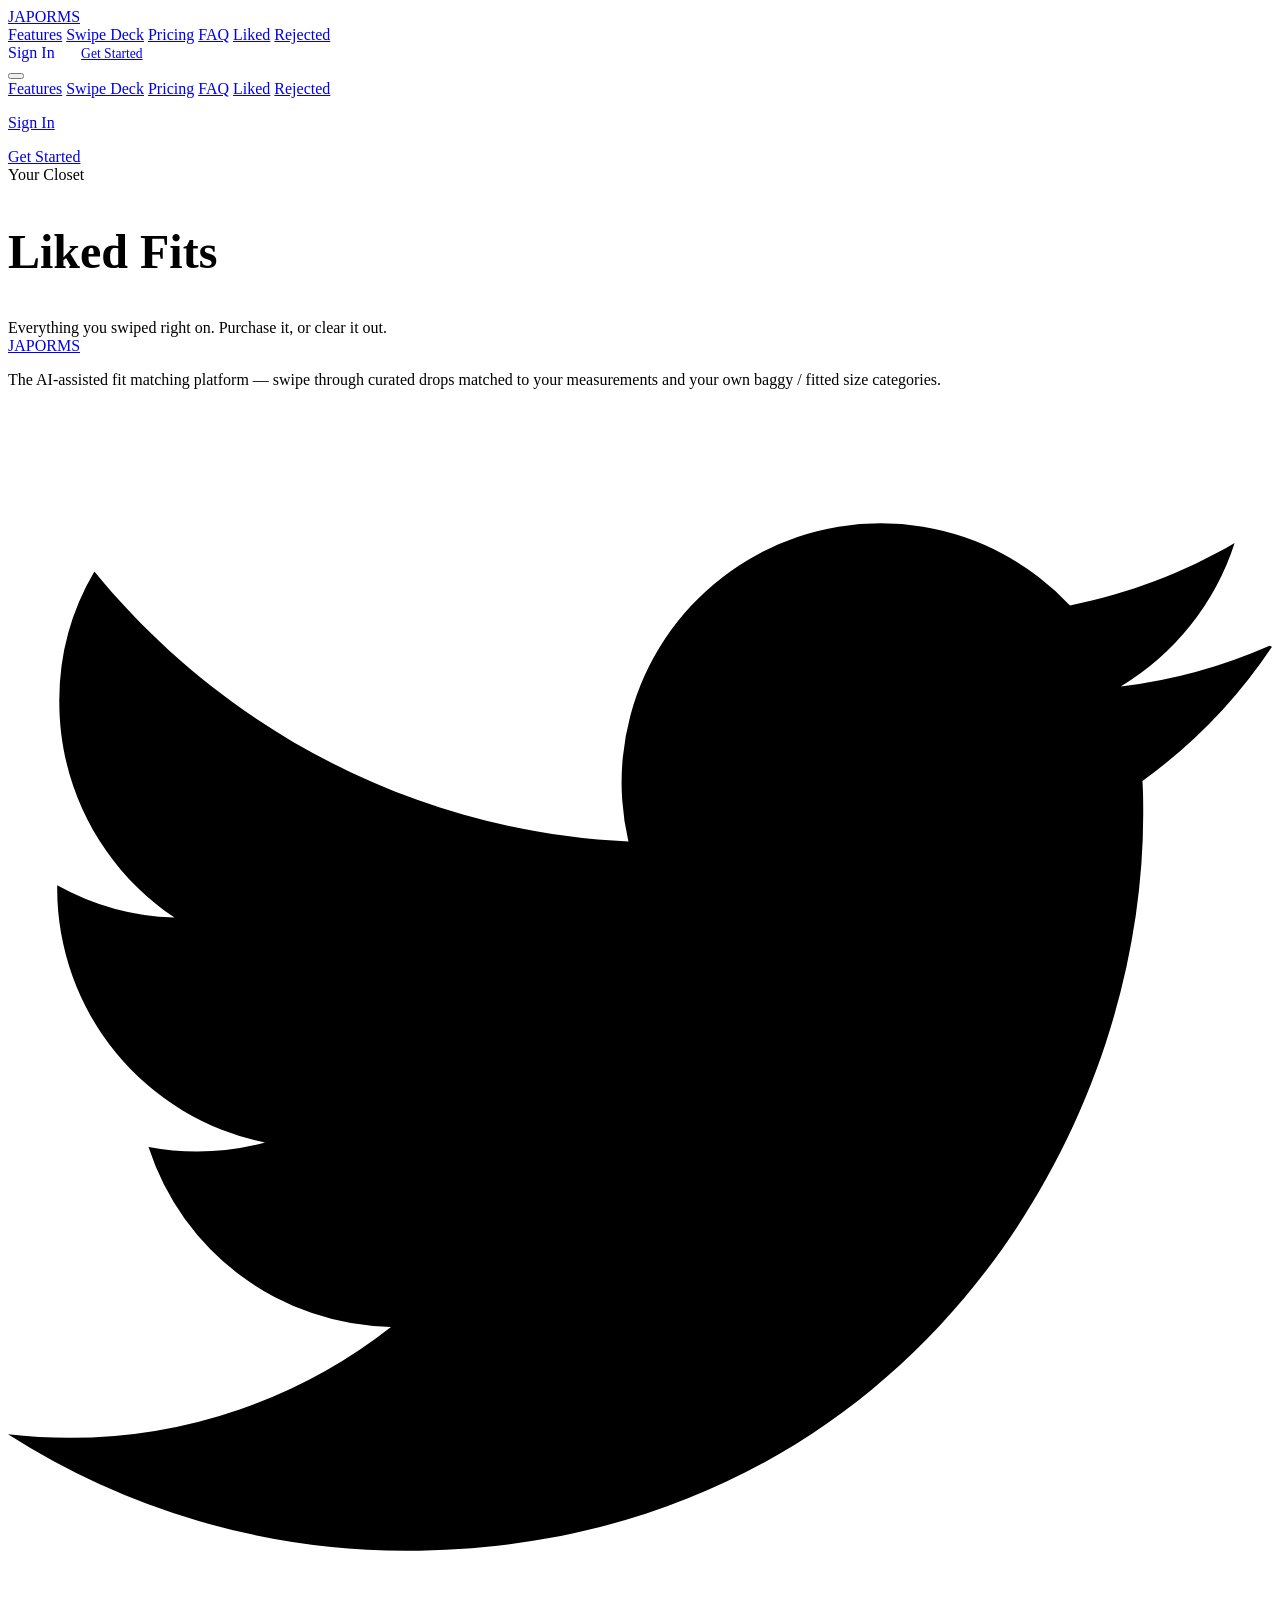
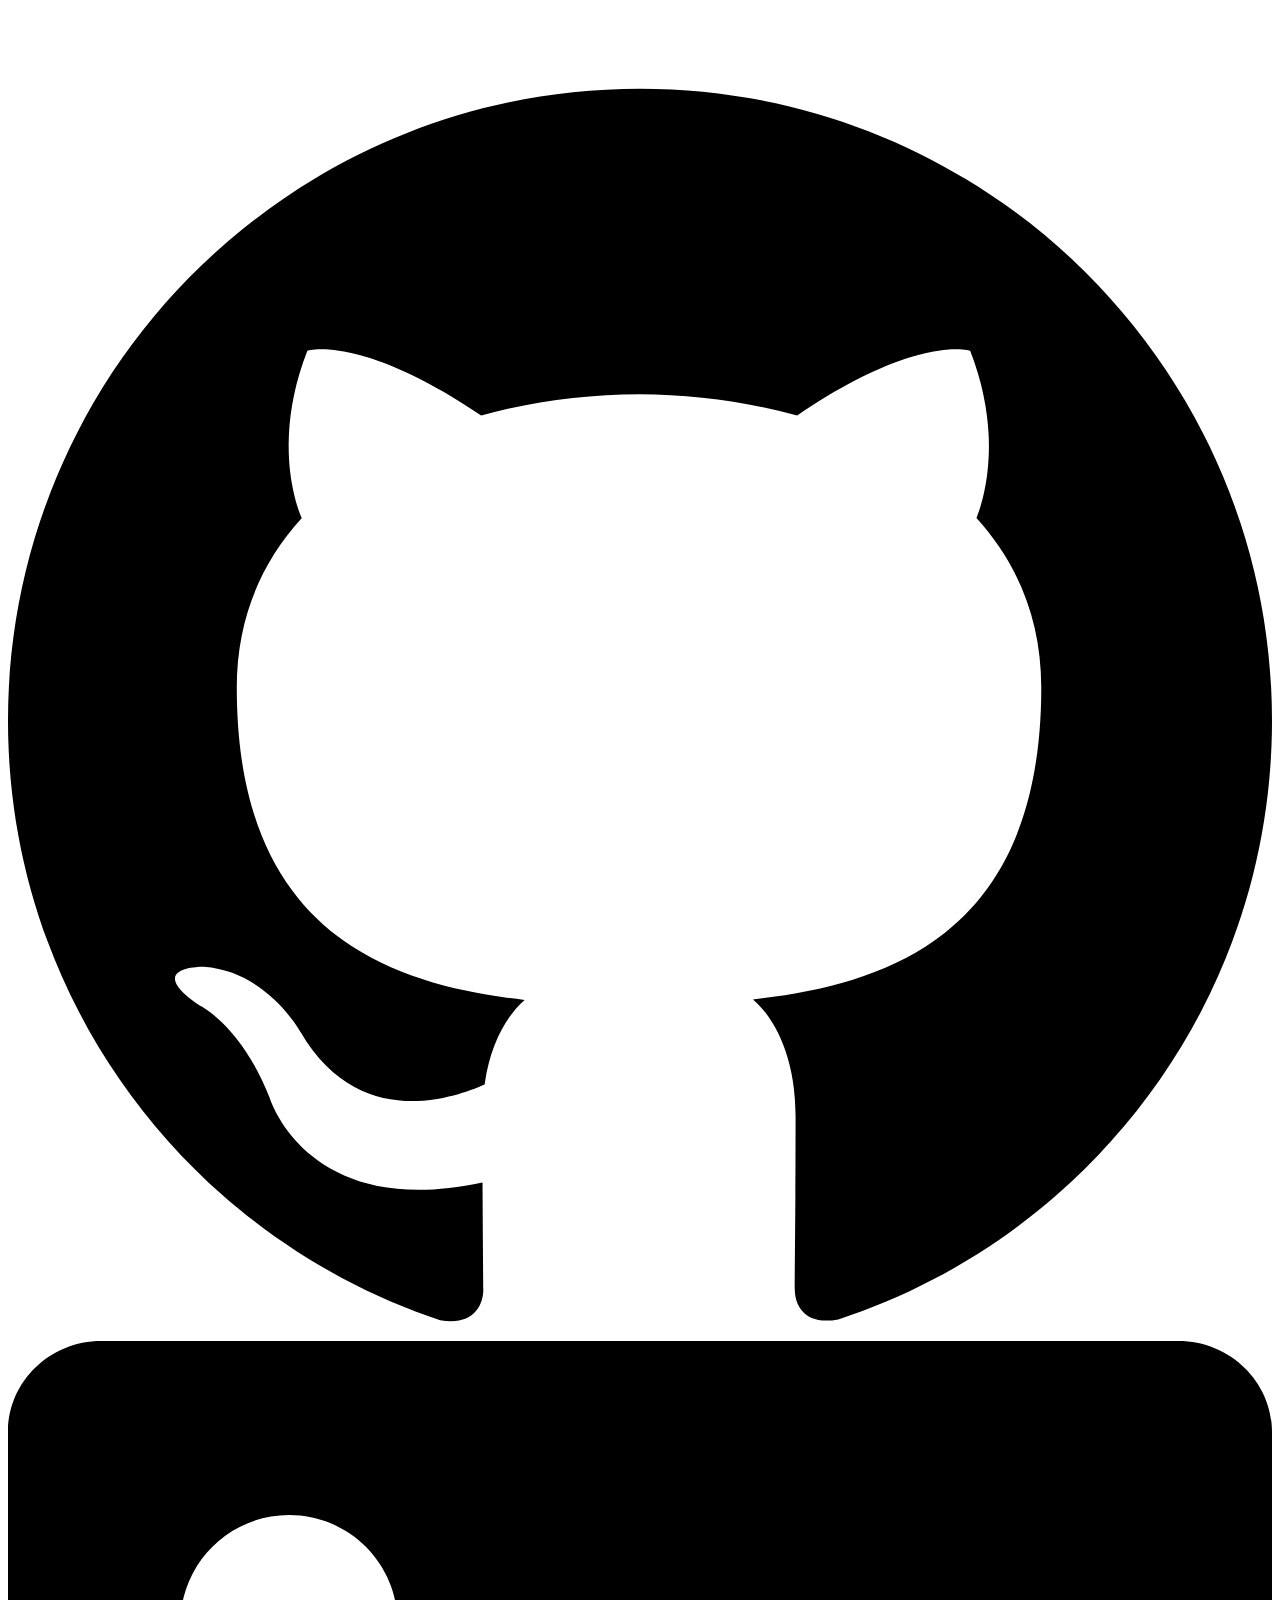
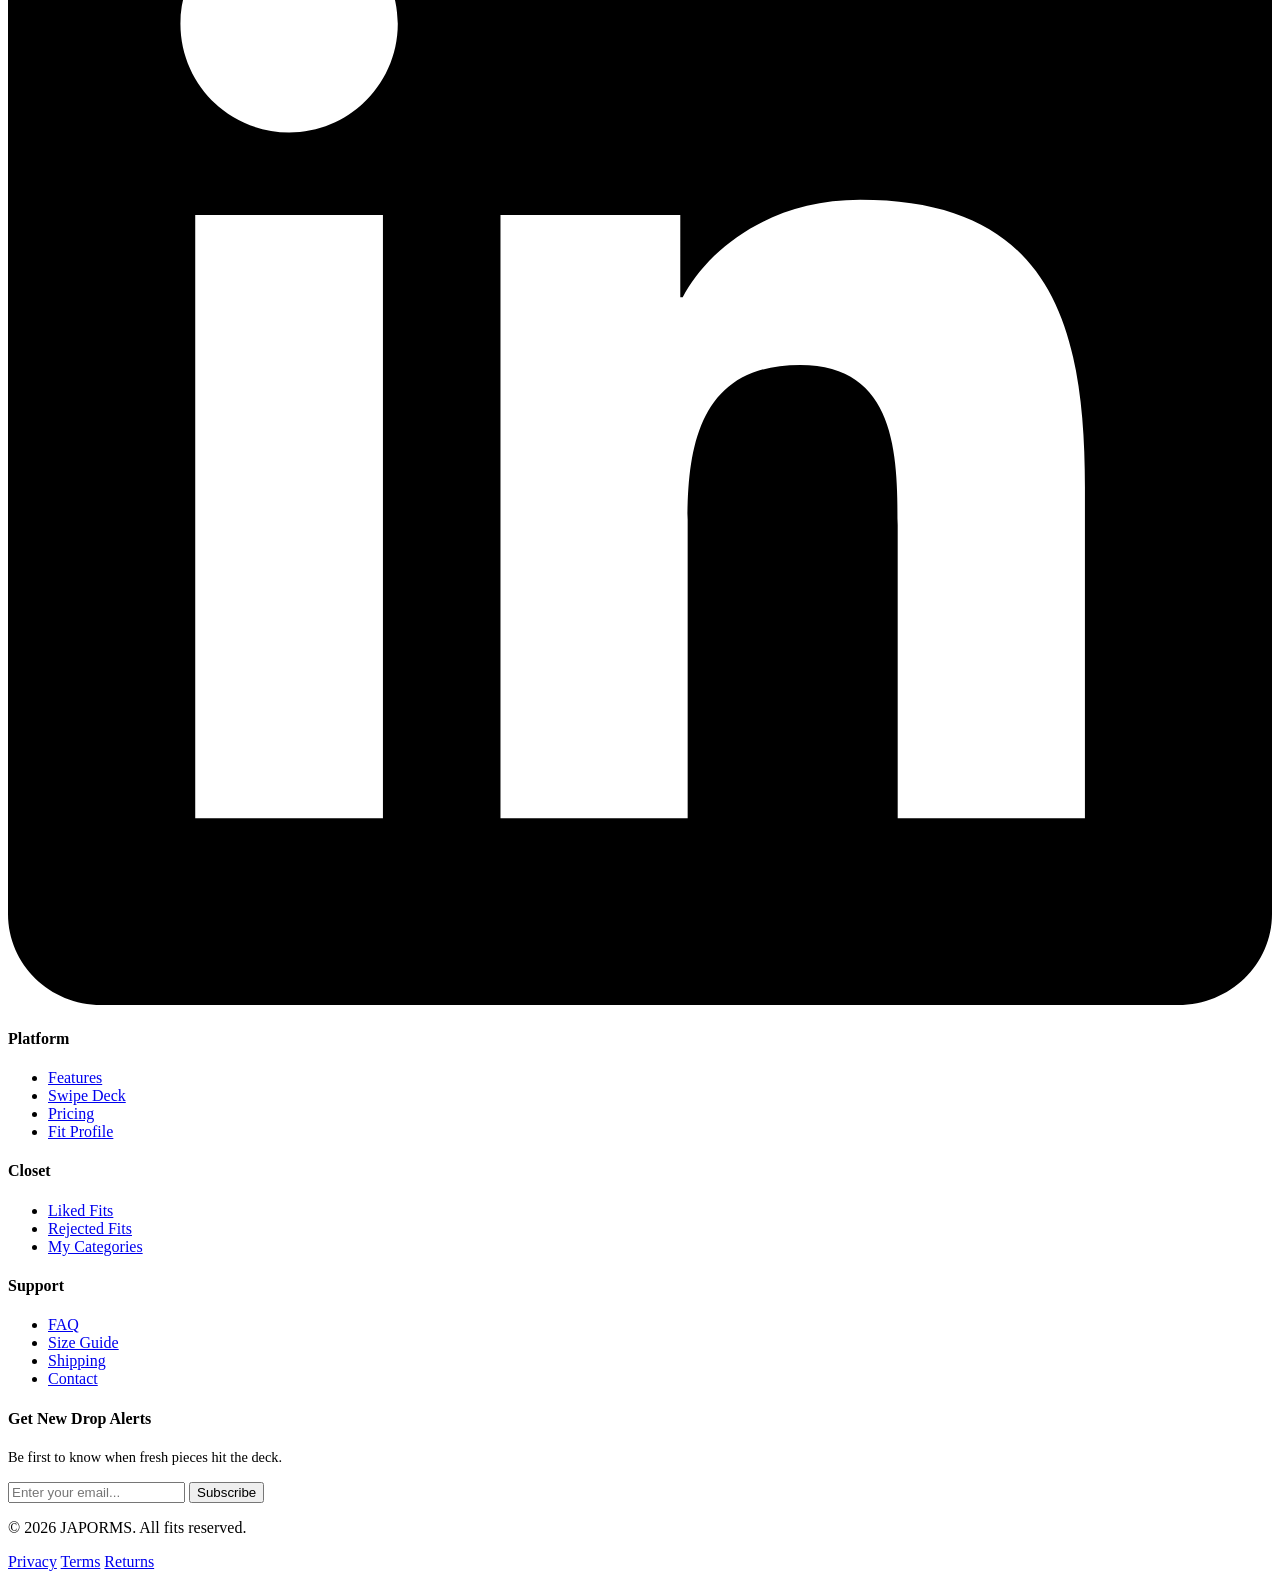
==== liked.html @ 9cf6a2c0 "Add files via upload" ====
<!DOCTYPE html>
<html lang="en">
<head>
  <meta charset="UTF-8">
  <meta name="viewport" content="width=device-width, initial-scale=1.0">
  <title>Liked Fits — JAPORMS</title>
  <meta name="description" content="All the fits you swiped right on. Purchase or remove them here.">
  <link rel="preconnect" href="https://fonts.googleapis.com">
  <link rel="preconnect" href="https://fonts.gstatic.com" crossorigin>
  <link href="https://fonts.googleapis.com/css2?family=Inter:wght@300;400;500;600;700&family=Outfit:wght@400;500;600;700;800&display=swap" rel="stylesheet">
  <link rel="stylesheet" href="css/style.css">
</head>
<body>
  <div class="glow-sphere glow-1"></div>
  <div class="glow-sphere glow-2"></div>
  <div class="glow-sphere glow-3"></div>
  <header>
    <a href="index.html" class="logo">
      <div class="logo-icon"></div>
      <span>JAPORMS</span>
    </a>
    <nav>
      <a href="index.html#features">Features</a>
      <a href="index.html#dashboard">Swipe Deck</a>
      <a href="index.html#pricing">Pricing</a>
      <a href="index.html#faq">FAQ</a>
      <a href="liked.html" class="active">Liked</a>
      <a href="rejected.html">Rejected</a>
    </nav>
    <div class="header-actions" id="authSlot">
      <a href="signup.html" class="btn-signin" style="text-decoration:none;">Sign In</a>
      <a href="signup.html" class="btn btn-primary" style="padding: 0.6rem 1.4rem; font-size: 0.85rem;">Get Started</a>
    </div>
    <button class="menu-toggle" id="menuToggle" aria-label="Toggle Navigation">
      <span></span>
      <span></span>
      <span></span>
    </button>
  </header>

  <div class="mobile-menu" id="mobileMenu">
    <a href="index.html#features" class="mobile-link">Features</a>
    <a href="index.html#dashboard" class="mobile-link">Swipe Deck</a>
    <a href="index.html#pricing" class="mobile-link">Pricing</a>
    <a href="index.html#faq" class="mobile-link">FAQ</a>
    <a href="liked.html" class="mobile-link">Liked</a>
    <a href="rejected.html" class="mobile-link">Rejected</a>
    <div style="display: flex; flex-direction: column; gap: 1rem; width: 80%; margin-top: 1rem;">
      <a href="signup.html" class="btn btn-secondary" style="width: 100%;">Sign In</a>
      <a href="signup.html" class="btn btn-primary" style="width: 100%;">Get Started</a>
    </div>
  </div>

  <section class="page-hero">
    <div class="container">
      <span class="badge">Your Closet</span>
      <h1 class="hero-title" style="font-size:3rem;">Liked <span class="gradient-text">Fits</span></h1>
      <p class="hero-desc" style="margin-bottom:0;">Everything you swiped right on. Purchase it, or clear it out.</p>
    </div>
  </section>

  <section class="container">
    <div class="items-grid" id="itemsGrid"></div>
  </section>

  <footer>
    <div class="container">
      <div class="footer-grid">
        <div class="footer-brand">
          <a href="index.html" class="logo">
            <div class="logo-icon"></div>
            <span>JAPORMS</span>
          </a>
          <p class="footer-desc">The AI-assisted fit matching platform — swipe through curated drops matched to your measurements and your own baggy / fitted size categories.</p>
          <div class="footer-socials">
            <a href="#" class="social-btn" aria-label="Twitter">
              <svg viewBox="0 0 24 24"><path d="M23.953 4.57a10 10 0 01-2.825.775 4.958 4.958 0 002.163-2.723c-.951.555-2.005.959-3.127 1.184a4.92 4.92 0 00-8.384 4.482C7.69 8.095 4.067 6.13 1.64 3.162a4.822 4.822 0 00-.666 2.475c0 1.71.87 3.213 2.188 4.096a4.904 4.904 0 01-2.228-.616v.06a4.923 4.923 0 003.946 4.827 4.996 4.996 0 01-2.212.085 4.936 4.936 0 004.604 3.417 9.867 9.867 0 01-6.102 2.105c-.39 0-.779-.023-1.17-.067a13.995 13.995 0 007.557 2.209c9.053 0 13.998-7.496 13.998-13.985 0-.21 0-.42-.015-.63A9.935 9.935 0 0024 4.59z"/></svg>
            </a>
            <a href="#" class="social-btn" aria-label="GitHub">
              <svg viewBox="0 0 24 24"><path d="M12 .297c-6.63 0-12 5.373-12 12 0 5.303 3.438 9.8 8.205 11.385.6.113.82-.258.82-.577 0-.285-.01-1.04-.015-2.04-3.338.724-4.042-1.61-4.042-1.61C4.422 18.07 3.633 17.7 3.633 17.7c-1.087-.744.084-.729.084-.729 1.205.084 1.838 1.236 1.838 1.236 1.07 1.835 2.809 1.305 3.495.998.108-.776.417-1.305.76-1.605-2.665-.3-5.466-1.332-5.466-5.93 0-1.31.465-2.38 1.235-3.22-.135-.303-.54-1.523.105-3.176 0 0 1.005-.322 3.3 1.23.96-.267 1.98-.399 3-.405 1.02.006 2.04.138 3 .405 2.28-1.552 3.285-1.23 3.285-1.23.645 1.653.24 2.873.12 3.176.765.84 1.23 1.91 1.23 3.22 0 4.61-2.805 5.625-5.475 5.92.42.36.81 1.096.81 2.22 0 1.606-.015 2.896-.015 3.286 0 .315.21.69.825.57C20.565 22.092 24 17.592 24 12.297c0-6.627-5.373-12-12-12"/></svg>
            </a>
            <a href="#" class="social-btn" aria-label="LinkedIn">
              <svg viewBox="0 0 24 24"><path d="M20.447 20.452h-3.554v-5.569c0-1.328-.027-3.037-1.852-3.037-1.853 0-2.136 1.445-2.136 2.939v5.667H9.351V9h3.414v1.561h.046c.477-.9 1.637-1.85 3.37-1.85 3.601 0 4.267 2.37 4.267 5.455v6.286zM5.337 7.433c-1.144 0-2.063-.926-2.063-2.065 0-1.138.92-2.063 2.063-2.063 1.14 0 2.064.925 2.064 2.063 0 1.139-.925 2.065-2.064 2.065zm1.782 13.019H3.555V9h3.564v11.452zM22.225 0H1.771C.792 0 0 .774 0 1.729v20.542C0 23.227.792 24 1.771 24h20.451C23.2 24 24 23.227 24 22.271V1.729C24 .774 23.2 0 22.222 0h.003z"/></svg>
            </a>
          </div>
        </div>
        <div class="footer-column">
          <h4>Platform</h4>
          <ul class="footer-links">
            <li><a href="index.html#features">Features</a></li>
            <li><a href="index.html#dashboard">Swipe Deck</a></li>
            <li><a href="index.html#pricing">Pricing</a></li>
            <li><a href="signup.html">Fit Profile</a></li>
          </ul>
        </div>
        <div class="footer-column">
          <h4>Closet</h4>
          <ul class="footer-links">
            <li><a href="liked.html">Liked Fits</a></li>
            <li><a href="rejected.html">Rejected Fits</a></li>
            <li><a href="signup.html">My Categories</a></li>
          </ul>
        </div>
        <div class="footer-column">
          <h4>Support</h4>
          <ul class="footer-links">
            <li><a href="index.html#faq">FAQ</a></li>
            <li><a href="#">Size Guide</a></li>
            <li><a href="#">Shipping</a></li>
            <li><a href="#">Contact</a></li>
          </ul>
        </div>
        <div class="footer-newsletter">
          <h4>Get New Drop Alerts</h4>
          <p style="font-size: 0.9rem; margin-bottom: 1rem;">Be first to know when fresh pieces hit the deck.</p>
          <form class="newsletter-form" onsubmit="event.preventDefault(); showToast('Subscribed to drop alerts');">
            <div class="newsletter-input-group">
              <input type="email" placeholder="Enter your email..." class="newsletter-input" required>
              <button type="submit" class="btn btn-primary">Subscribe</button>
            </div>
          </form>
        </div>
      </div>
      <div class="footer-bottom">
        <p>&copy; 2026 JAPORMS. All fits reserved.</p>
        <div class="footer-bottom-links">
          <a href="#">Privacy</a>
          <a href="#">Terms</a>
          <a href="#">Returns</a>
        </div>
      </div>
    </div>
  </footer>

  <script src="js/data.js"></script>
  <script src="js/storage.js"></script>
  <script src="js/liked.js"></script>
</body>
</html>
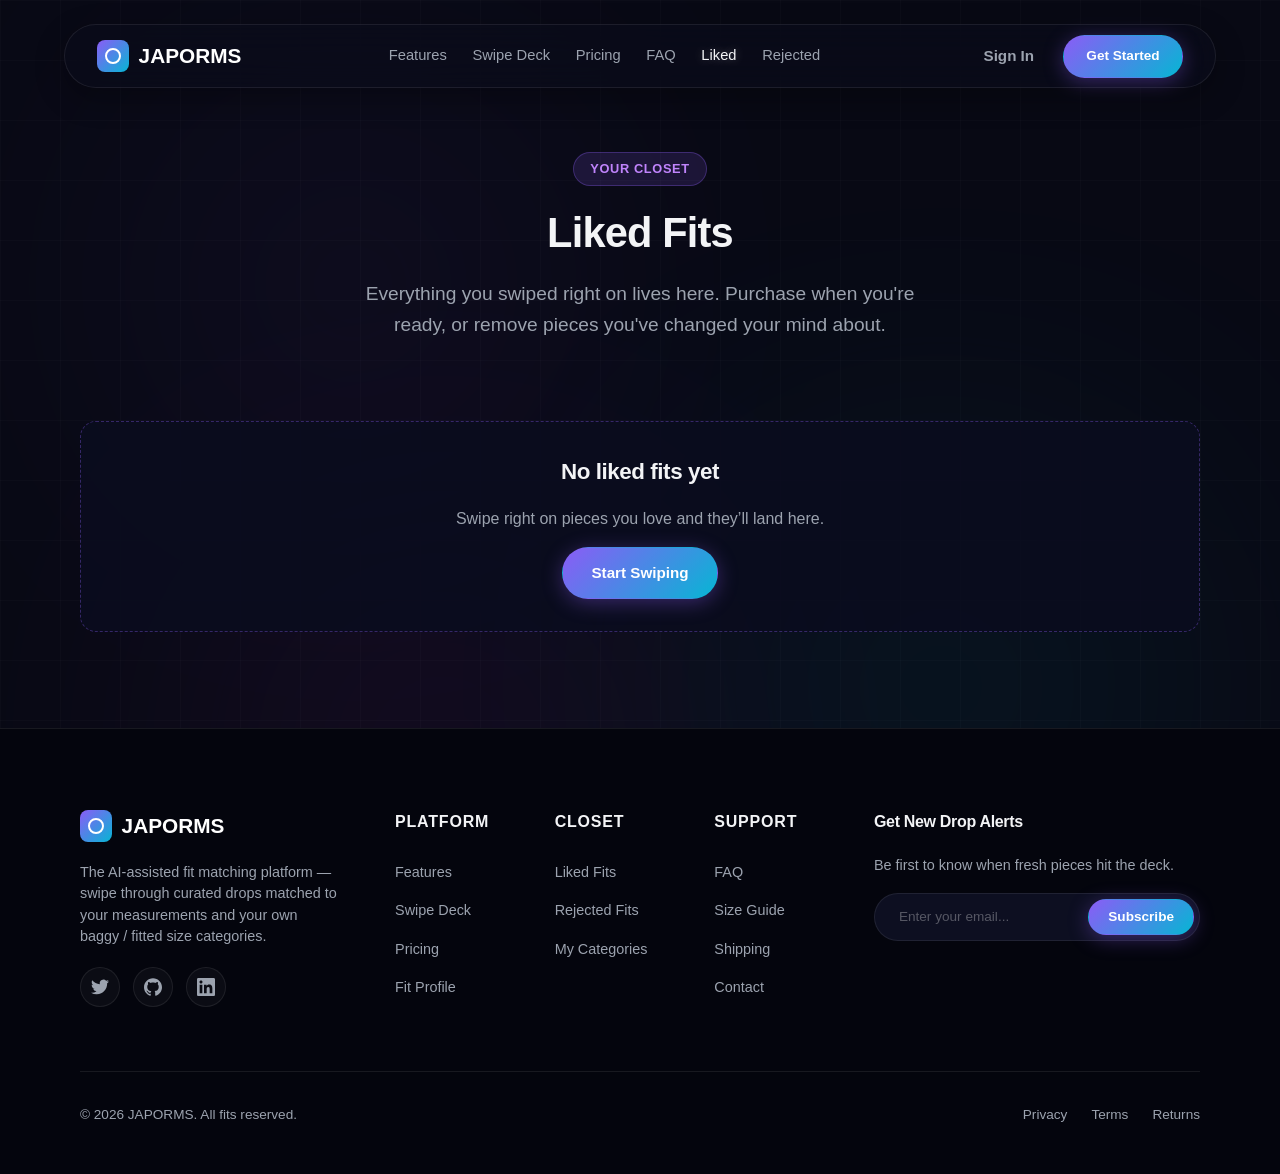
==== commit 7914be6f: "Update page description and button links in liked.html" ====
--- a/liked.html
+++ b/liked.html
@@ -4,7 +4,7 @@
   <meta charset="UTF-8">
   <meta name="viewport" content="width=device-width, initial-scale=1.0">
   <title>Liked Fits — JAPORMS</title>
-  <meta name="description" content="All the fits you swiped right on. Purchase or remove them here.">
+  <meta name="description" content="Everything you swiped right on — review, remove, or purchase your liked fits.">
   <link rel="preconnect" href="https://fonts.googleapis.com">
   <link rel="preconnect" href="https://fonts.gstatic.com" crossorigin>
   <link href="https://fonts.googleapis.com/css2?family=Inter:wght@300;400;500;600;700&family=Outfit:wght@400;500;600;700;800&display=swap" rel="stylesheet">
@@ -28,7 +28,7 @@
       <a href="rejected.html">Rejected</a>
     </nav>
     <div class="header-actions" id="authSlot">
-      <a href="signup.html" class="btn-signin" style="text-decoration:none;">Sign In</a>
+      <a href="login.html" class="btn-signin" style="text-decoration:none;">Sign In</a>
       <a href="signup.html" class="btn btn-primary" style="padding: 0.6rem 1.4rem; font-size: 0.85rem;">Get Started</a>
     </div>
     <button class="menu-toggle" id="menuToggle" aria-label="Toggle Navigation">
@@ -46,7 +46,7 @@
     <a href="liked.html" class="mobile-link">Liked</a>
     <a href="rejected.html" class="mobile-link">Rejected</a>
     <div style="display: flex; flex-direction: column; gap: 1rem; width: 80%; margin-top: 1rem;">
-      <a href="signup.html" class="btn btn-secondary" style="width: 100%;">Sign In</a>
+      <a href="login.html" class="btn btn-secondary" style="width: 100%;">Sign In</a>
       <a href="signup.html" class="btn btn-primary" style="width: 100%;">Get Started</a>
     </div>
   </div>
@@ -54,14 +54,16 @@
   <section class="page-hero">
     <div class="container">
       <span class="badge">Your Closet</span>
-      <h1 class="hero-title" style="font-size:3rem;">Liked <span class="gradient-text">Fits</span></h1>
-      <p class="hero-desc" style="margin-bottom:0;">Everything you swiped right on. Purchase it, or clear it out.</p>
+      <h1 class="hero-title" style="font-size: 2.6rem;">Liked Fits</h1>
+      <p class="hero-desc" style="max-width: 560px;">Everything you swiped right on lives here. Purchase when you're ready, or remove pieces you've changed your mind about.</p>
     </div>
   </section>
 
   <section class="container">
     <div class="items-grid" id="itemsGrid"></div>
   </section>
+
+  <div class="toast" id="toast"></div>
 
   <footer>
     <div class="container">
--- a/css/style.css
+++ b/css/style.css
@@ -0,0 +1,579 @@
+/* ==========================================
+   JAPORMS — base styles (adapted from Munich
+   Cloud Dashboard template, UI unchanged)
+   ========================================== */
+:root {
+  --primary: #8b5cf6;
+  --secondary: #06b6d4;
+  --accent: #d946ef;
+  --bg-dark: #080914;
+  --bg-card: rgba(13, 15, 33, 0.7);
+  --bg-input: rgba(15, 17, 36, 0.9);
+  --border-color: rgba(255, 255, 255, 0.08);
+  --border-hover: rgba(139, 92, 246, 0.3);
+  --text-main: #f3f4f6;
+  --text-muted: #9ca3af;
+  --text-dark: #1f2937;
+  --transition: all 0.3s cubic-bezier(0.4, 0, 0.2, 1);
+  --font-heading: 'Outfit', sans-serif;
+  --font-body: 'Inter', sans-serif;
+}
+
+* { box-sizing: border-box; margin: 0; padding: 0; }
+html { scroll-behavior: smooth; }
+
+body {
+  background-color: var(--bg-dark);
+  color: var(--text-main);
+  font-family: var(--font-body);
+  overflow-x: hidden;
+  position: relative;
+  line-height: 1.6;
+}
+
+body::after {
+  content: '';
+  position: absolute;
+  top: 0; left: 0; right: 0; bottom: 0;
+  background-image:
+    linear-gradient(rgba(255, 255, 255, 0.015) 1px, transparent 1px),
+    linear-gradient(90deg, rgba(255, 255, 255, 0.015) 1px, transparent 1px);
+  background-size: 60px 60px;
+  pointer-events: none;
+  z-index: -2;
+}
+
+.glow-sphere {
+  position: absolute;
+  border-radius: 50%;
+  filter: blur(150px);
+  opacity: 0.2;
+  pointer-events: none;
+  z-index: -1;
+}
+.glow-1 { top: 5%; left: 10%; width: 450px; height: 450px;
+  background: radial-gradient(circle, var(--primary) 0%, transparent 70%); }
+.glow-2 { top: 35%; right: 5%; width: 550px; height: 550px;
+  background: radial-gradient(circle, var(--secondary) 0%, transparent 70%); }
+.glow-3 { bottom: 15%; left: 15%; width: 500px; height: 500px;
+  background: radial-gradient(circle, var(--accent) 0%, transparent 70%); }
+
+::-webkit-scrollbar { width: 10px; }
+::-webkit-scrollbar-track { background: var(--bg-dark); }
+::-webkit-scrollbar-thumb { background: rgba(139, 92, 246, 0.3); border-radius: 5px; }
+::-webkit-scrollbar-thumb:hover { background: rgba(139, 92, 246, 0.5); }
+
+h1, h2, h3, h4, h5, h6 {
+  font-family: var(--font-heading);
+  font-weight: 700;
+  letter-spacing: -0.02em;
+}
+p { color: var(--text-muted); }
+a { text-decoration: none; color: inherit; transition: var(--transition); }
+
+.container { width: 90%; max-width: 1200px; margin: 0 auto; padding: 0 1rem; }
+
+.btn {
+  display: inline-flex; align-items: center; justify-content: center;
+  padding: 0.8rem 1.8rem; border-radius: 50px;
+  font-family: var(--font-heading); font-weight: 600; font-size: 0.95rem;
+  cursor: pointer; transition: var(--transition);
+  border: 1px solid transparent; gap: 0.5rem;
+}
+.btn-primary {
+  background: linear-gradient(135deg, var(--primary), var(--secondary));
+  color: #fff; box-shadow: 0 4px 20px rgba(139, 92, 246, 0.35);
+}
+.btn-primary:hover { transform: translateY(-2px); box-shadow: 0 6px 24px rgba(139, 92, 246, 0.5); }
+.btn-secondary {
+  background: rgba(255, 255, 255, 0.05); color: var(--text-main);
+  border: 1px solid var(--border-color);
+}
+.btn-secondary:hover {
+  background: rgba(255, 255, 255, 0.1);
+  border-color: rgba(255, 255, 255, 0.2); transform: translateY(-2px);
+}
+.btn-outline { background: transparent; color: var(--text-main); border: 1px solid var(--primary); }
+.btn-outline:hover { background: rgba(139, 92, 246, 0.1); transform: translateY(-2px); }
+.btn:disabled { opacity: .5; cursor: not-allowed; transform: none !important; }
+
+.badge {
+  display: inline-flex; align-items: center;
+  padding: 0.35rem 1rem; border-radius: 50px;
+  font-size: 0.8rem; font-weight: 600; letter-spacing: 0.05em; text-transform: uppercase;
+  background: rgba(139, 92, 246, 0.15); border: 1px solid rgba(139, 92, 246, 0.3);
+  color: #c084fc; margin-bottom: 1.5rem;
+}
+.gradient-text {
+  background: linear-gradient(135deg, #c084fc 10%, #06b6d4 100%);
+  -webkit-background-clip: text; -webkit-text-fill-color: transparent;
+}
+
+/* ============ FLOATING GLASS HEADER ============ */
+header {
+  position: fixed; top: 1.5rem; left: 50%; transform: translateX(-50%);
+  width: 90%; max-width: 1200px; z-index: 1000;
+  background: rgba(10, 12, 28, 0.6);
+  backdrop-filter: blur(16px); -webkit-backdrop-filter: blur(16px);
+  border: 1px solid var(--border-color); border-radius: 100px;
+  padding: 0.6rem 2rem; display: flex; justify-content: space-between; align-items: center;
+  box-shadow: 0 10px 30px rgba(0, 0, 0, 0.3);
+}
+.logo { display: flex; align-items: center; gap: 0.6rem;
+  font-family: var(--font-heading); font-weight: 800; font-size: 1.3rem; color: #fff; }
+.logo-icon {
+  width: 32px; height: 32px;
+  background: linear-gradient(135deg, var(--primary), var(--secondary));
+  border-radius: 8px; display: flex; align-items: center; justify-content: center;
+  position: relative; overflow: hidden;
+}
+.logo-icon::after {
+  content: ''; position: absolute; width: 12px; height: 12px;
+  border: 2px solid #fff; border-radius: 50%;
+}
+nav { display: flex; align-items: center; gap: 1.6rem; }
+nav a { font-size: 0.92rem; font-weight: 500; color: var(--text-muted); }
+nav a:hover, nav a.active { color: var(--text-main); text-shadow: 0 0 10px rgba(255, 255, 255, 0.3); }
+.header-actions { display: flex; align-items: center; gap: 0.8rem; }
+.btn-signin {
+  background: transparent; border: none; color: var(--text-muted);
+  font-weight: 600; cursor: pointer; font-family: var(--font-heading);
+  font-size: 0.95rem; transition: var(--transition); padding: 0.5rem 1rem;
+}
+.btn-signin:hover { color: var(--text-main); }
+
+.profile-chip {
+  display: flex; align-items: center; gap: 0.5rem;
+  background: rgba(139, 92, 246, 0.12); border: 1px solid rgba(139, 92, 246, 0.3);
+  padding: 0.35rem 0.9rem; border-radius: 50px; font-size: 0.8rem; font-weight: 600;
+}
+.profile-chip .mini-avatar {
+  width: 22px; height: 22px; border-radius: 50%;
+  background: linear-gradient(135deg, var(--secondary), var(--primary));
+}
+
+.menu-toggle { display: none; flex-direction: column; gap: 6px; background: none; border: none; cursor: pointer; z-index: 1001; }
+.menu-toggle span { width: 25px; height: 2px; background-color: var(--text-main); border-radius: 2px; transition: var(--transition); }
+
+.mobile-menu {
+  position: fixed; top: 0; right: -100%; width: 100%; height: 100vh;
+  background: rgba(6, 7, 18, 0.98); backdrop-filter: blur(20px); z-index: 999;
+  display: flex; flex-direction: column; justify-content: center; align-items: center;
+  gap: 2rem; transition: right 0.4s ease-in-out;
+}
+.mobile-menu.active { right: 0; }
+.mobile-menu a { font-size: 1.5rem; font-weight: 600; color: var(--text-muted); }
+.mobile-menu a:hover { color: var(--text-main); }
+
+/* ============ HERO ============ */
+.hero-section { padding-top: 10rem; padding-bottom: 6rem; position: relative; text-align: center; }
+.hero-content { max-width: 800px; margin: 0 auto 4.5rem auto; }
+.hero-title { font-size: 4rem; line-height: 1.1; margin-bottom: 1.5rem; font-weight: 800; }
+.hero-title span { display: inline-block; }
+.hero-desc { font-size: 1.2rem; max-width: 650px; margin: 0 auto 2.5rem auto; }
+.hero-buttons { display: flex; justify-content: center; gap: 1.2rem; }
+
+/* ============ SWIPE DECK (replaces dashboard preview) ============ */
+.dashboard-preview-wrapper { max-width: 460px; margin: 0 auto; position: relative; }
+.swipe-stack { position: relative; width: 100%; height: 540px; margin: 0 auto; }
+
+.swipe-card {
+  position: absolute; inset: 0;
+  background: #0b0d1e; border: 1px solid var(--border-color); border-radius: 16px;
+  box-shadow: 0 30px 60px rgba(0, 0, 0, 0.6);
+  overflow: hidden; display: flex; flex-direction: column;
+  cursor: grab; touch-action: none; user-select: none;
+  will-change: transform;
+  transition: transform 0.45s cubic-bezier(0.22, 1, 0.36, 1), opacity 0.45s ease;
+}
+.swipe-card:active { cursor: grabbing; }
+
+.fit-art {
+  flex: 1; display: flex; align-items: center; justify-content: center;
+  background:
+    radial-gradient(circle at 25% 20%, var(--art1, rgba(139,92,246,0.35)), transparent 60%),
+    radial-gradient(circle at 80% 80%, var(--art2, rgba(6,182,212,0.25)), transparent 60%),
+    #0d1024;
+  position: relative;
+}
+.fit-art svg { width: 62%; height: auto; filter: drop-shadow(0 12px 24px rgba(0,0,0,0.45)); }
+
+.fit-info { padding: 1.2rem 1.4rem 1.4rem; border-top: 1px solid var(--border-color); background: rgba(8, 9, 21, 0.6); }
+.fit-name-row { display: flex; justify-content: space-between; align-items: baseline; gap: 1rem; }
+.fit-name-row h3 { font-size: 1.15rem; }
+.fit-price { font-family: var(--font-heading); font-weight: 800; font-size: 1.2rem; color: #c084fc; }
+.fit-meta { display: flex; align-items: center; gap: 0.6rem; margin: 0.45rem 0 0.3rem; flex-wrap: wrap; }
+.fit-tag {
+  font-size: 0.68rem; font-weight: 700; letter-spacing: 0.06em;
+  padding: 0.2rem 0.6rem; border-radius: 4px;
+}
+.fit-tag.baggy { background: rgba(6, 182, 212, 0.12); border: 1px solid rgba(6, 182, 212, 0.3); color: #22d3ee; }
+.fit-tag.fitted { background: rgba(217, 70, 239, 0.12); border: 1px solid rgba(217, 70, 239, 0.3); color: #e879f9; }
+.fit-sizes { font-size: 0.75rem; color: var(--text-muted); font-weight: 500; }
+.fit-measure { font-size: 0.75rem; color: var(--text-muted); }
+
+.swipe-stamp {
+  position: absolute; top: 26px; z-index: 5;
+  font-family: var(--font-heading); font-weight: 800; font-size: 1.8rem;
+  letter-spacing: 0.1em; padding: 0.2rem 0.9rem; border-radius: 8px;
+  opacity: 0; pointer-events: none;
+}
+.stamp-like { left: 22px; color: #34d399; border: 3px solid #34d399; transform: rotate(-14deg); background: rgba(16,185,129,0.08); }
+.stamp-nope { right: 22px; color: #ef4444; border: 3px solid #ef4444; transform: rotate(14deg); background: rgba(239,68,68,0.08); }
+
+.swipe-actions { display: flex; justify-content: center; gap: 1.4rem; margin-top: 1.6rem; }
+.swipe-action-btn {
+  width: 62px; height: 62px; border-radius: 50%; cursor: pointer;
+  display: flex; align-items: center; justify-content: center;
+  background: rgba(255, 255, 255, 0.05); border: 1px solid var(--border-color);
+  transition: var(--transition);
+}
+.swipe-action-btn svg { width: 26px; height: 26px; stroke: currentColor; fill: none; stroke-width: 2.5; }
+.swipe-action-btn.nope { color: #ef4444; }
+.swipe-action-btn.nope:hover { background: rgba(239, 68, 68, 0.12); border-color: rgba(239, 68, 68, 0.5); transform: scale(1.08); }
+.swipe-action-btn.like { color: #34d399; }
+.swipe-action-btn.like:hover { background: rgba(16, 185, 129, 0.12); border-color: rgba(16, 185, 129, 0.5); transform: scale(1.08); }
+.swipe-hint { margin-top: 1rem; font-size: 0.8rem; color: var(--text-muted); }
+
+.swipe-counters { display: flex; justify-content: center; gap: 1rem; margin-top: 1.2rem; }
+.counter-chip {
+  font-size: 0.8rem; font-weight: 600; padding: 0.4rem 1rem; border-radius: 50px;
+  border: 1px solid var(--border-color); background: rgba(255,255,255,0.03); color: var(--text-muted);
+  transition: var(--transition);
+}
+.counter-chip:hover { border-color: var(--border-hover); color: var(--text-main); }
+.counter-chip b { color: var(--text-main); }
+
+.deck-empty, .deck-lock {
+  position: absolute; inset: 0; border-radius: 16px;
+  background: rgba(11, 13, 30, 0.9); border: 1px dashed rgba(139, 92, 246, 0.35);
+  display: flex; flex-direction: column; align-items: center; justify-content: center;
+  gap: 1rem; text-align: center; padding: 2rem; z-index: 20;
+}
+.deck-empty h3, .deck-lock h3 { font-size: 1.4rem; }
+.deck-lock svg { width: 44px; height: 44px; stroke: #c084fc; fill: none; stroke-width: 2; }
+
+/* ============ FEATURES ============ */
+.features-section { padding: 8rem 0; position: relative; }
+.section-header { text-align: center; max-width: 600px; margin: 0 auto 4rem auto; }
+.section-title { font-size: 2.6rem; margin-bottom: 1rem; }
+.features-grid { display: grid; grid-template-columns: repeat(3, 1fr); gap: 2rem; }
+.feature-card {
+  position: relative; background: var(--bg-card); border: 1px solid var(--border-color);
+  border-radius: 16px; padding: 2.5rem 2rem;
+  transition: all 0.4s cubic-bezier(0.4, 0, 0.2, 1);
+  overflow: hidden; display: flex; flex-direction: column; gap: 1.2rem;
+}
+.feature-card::before {
+  content: ''; position: absolute; inset: 0; border-radius: 16px; padding: 1.5px;
+  background: linear-gradient(135deg, transparent, transparent);
+  -webkit-mask: linear-gradient(#fff 0 0) content-box, linear-gradient(#fff 0 0);
+  -webkit-mask-composite: xor; mask-composite: exclude;
+  pointer-events: none; transition: all 0.4s ease;
+}
+.feature-card:hover::before { background: linear-gradient(135deg, var(--primary), var(--secondary)); }
+.feature-card:hover {
+  transform: translateY(-8px); box-shadow: 0 20px 40px rgba(139, 92, 246, 0.15);
+  background: rgba(16, 18, 41, 0.85);
+}
+.feature-icon {
+  width: 48px; height: 48px; background: rgba(139, 92, 246, 0.1); border-radius: 12px;
+  display: flex; align-items: center; justify-content: center; color: var(--primary);
+  transition: var(--transition);
+}
+.feature-card:hover .feature-icon {
+  background: var(--primary); color: #fff;
+  box-shadow: 0 0 15px rgba(139, 92, 246, 0.6); transform: scale(1.05);
+}
+.feature-icon svg { width: 24px; height: 24px; stroke: currentColor; fill: none; stroke-width: 2; }
+.feature-card h3 { font-size: 1.3rem; color: var(--text-main); }
+.feature-card p { font-size: 0.95rem; line-height: 1.5; }
+
+/* ============ PRICING ============ */
+.pricing-section { padding: 8rem 0; background: rgba(8, 9, 21, 0.4); position: relative; }
+.toggle-wrapper { display: flex; align-items: center; justify-content: center; gap: 1rem; margin-bottom: 4rem; }
+.toggle-label { font-weight: 600; font-size: 1rem; color: var(--text-muted); cursor: pointer; transition: var(--transition); }
+.toggle-label.active { color: var(--text-main); }
+.toggle-switch {
+  position: relative; width: 60px; height: 32px; background: rgba(255, 255, 255, 0.08);
+  border: 1px solid var(--border-color); border-radius: 30px; cursor: pointer; transition: var(--transition);
+}
+.toggle-switch-slider {
+  position: absolute; top: 3px; left: 3px; width: 24px; height: 24px;
+  background: linear-gradient(135deg, var(--primary), var(--secondary));
+  border-radius: 50%; transition: transform 0.3s cubic-bezier(0.4, 0, 0.2, 1);
+}
+input[type="checkbox"] { display: none; }
+input[type="checkbox"]:checked + .toggle-switch .toggle-switch-slider { transform: translateX(28px); }
+.discount-badge {
+  background: rgba(6, 182, 212, 0.15); border: 1px solid rgba(6, 182, 212, 0.3);
+  color: var(--secondary); padding: 0.2rem 0.6rem; border-radius: 6px;
+  font-size: 0.75rem; font-weight: 700; margin-left: 0.5rem;
+}
+.pricing-grid { display: grid; grid-template-columns: repeat(3, 1fr); gap: 2.2rem; align-items: stretch; }
+.pricing-card {
+  background: var(--bg-card); border: 1px solid var(--border-color); border-radius: 20px;
+  padding: 3rem 2.2rem; display: flex; flex-direction: column; justify-content: space-between;
+  position: relative; transition: var(--transition);
+}
+.pricing-card.popular { border: 2px solid var(--primary); box-shadow: 0 15px 35px rgba(139, 92, 246, 0.2); transform: scale(1.03); }
+.popular-tag {
+  position: absolute; top: 0; right: 2rem; transform: translateY(-50%);
+  background: linear-gradient(135deg, var(--primary), var(--secondary));
+  color: #fff; padding: 0.35rem 1rem; border-radius: 30px;
+  font-size: 0.75rem; font-weight: 700; letter-spacing: 0.05em;
+}
+.pricing-card:hover { border-color: rgba(139, 92, 246, 0.4); transform: translateY(-5px); }
+.pricing-card.popular:hover { transform: translateY(-5px) scale(1.03); box-shadow: 0 20px 40px rgba(139, 92, 246, 0.35); }
+.pricing-card-top h3 { font-size: 1.5rem; margin-bottom: 0.5rem; }
+.plan-desc { font-size: 0.85rem; color: var(--text-muted); margin-bottom: 2rem; }
+.price-value-container { display: flex; align-items: baseline; gap: 0.3rem; margin-bottom: 2rem; }
+.price-currency { font-size: 1.8rem; font-weight: 700; font-family: var(--font-heading); }
+.price-value { font-size: 3.2rem; font-weight: 800; font-family: var(--font-heading); letter-spacing: -0.03em; transition: var(--transition); }
+.price-period { font-size: 0.95rem; color: var(--text-muted); }
+.plan-features-list { list-style: none; display: flex; flex-direction: column; gap: 1rem; margin-bottom: 2.5rem; }
+.plan-features-list li { display: flex; align-items: center; gap: 0.8rem; font-size: 0.9rem; color: var(--text-main); }
+.plan-features-list svg { width: 18px; height: 18px; color: var(--secondary); flex-shrink: 0; }
+.pricing-card .btn { width: 100%; }
+
+/* ============ FAQ ============ */
+.faq-section { padding: 8rem 0; position: relative; }
+.faq-accordion-container { max-width: 800px; margin: 0 auto; display: flex; flex-direction: column; gap: 1.2rem; }
+.faq-item {
+  background: var(--bg-card); border: 1px solid var(--border-color); border-radius: 16px;
+  overflow: hidden; transition: var(--transition);
+}
+.faq-item:hover { border-color: rgba(139, 92, 246, 0.25); background: rgba(16, 18, 41, 0.8); }
+.faq-question-btn {
+  width: 100%; background: none; border: none; padding: 1.5rem 2rem;
+  display: flex; justify-content: space-between; align-items: center; cursor: pointer;
+  text-align: left; color: var(--text-main); font-family: var(--font-heading);
+  font-size: 1.15rem; font-weight: 600; gap: 1.5rem;
+}
+.faq-question-btn svg {
+  width: 24px; height: 24px; stroke: currentColor; fill: none; stroke-width: 2.5;
+  transition: transform 0.4s cubic-bezier(0.4, 0, 0.2, 1); color: var(--secondary); flex-shrink: 0;
+}
+.faq-answer { max-height: 0; overflow: hidden; transition: max-height 0.4s cubic-bezier(0.4, 0, 0.2, 1); }
+.faq-answer-inner { padding: 0 2rem 1.8rem 2rem; font-size: 0.95rem; color: var(--text-muted); line-height: 1.6; }
+.faq-item.active { border-color: rgba(139, 92, 246, 0.4); box-shadow: 0 8px 30px rgba(139, 92, 246, 0.1); }
+.faq-item.active .faq-question-btn svg { transform: rotate(45deg); color: var(--accent); }
+
+/* ============ ITEM GRID (liked / rejected pages) ============ */
+.page-hero { padding: 9.5rem 0 2.5rem; text-align: center; }
+.items-grid { display: grid; grid-template-columns: repeat(auto-fill, minmax(250px, 1fr)); gap: 1.8rem; padding-bottom: 6rem; }
+.item-card {
+  background: var(--bg-card); border: 1px solid var(--border-color); border-radius: 16px;
+  overflow: hidden; display: flex; flex-direction: column;
+  transition: var(--transition);
+}
+.item-card:hover { transform: translateY(-6px); border-color: rgba(139, 92, 246, 0.35); box-shadow: 0 18px 40px rgba(139, 92, 246, 0.12); }
+.item-art {
+  height: 200px; display: flex; align-items: center; justify-content: center;
+  background:
+    radial-gradient(circle at 25% 20%, var(--art1, rgba(139,92,246,0.35)), transparent 60%),
+    radial-gradient(circle at 80% 80%, var(--art2, rgba(6,182,212,0.25)), transparent 60%),
+    #0d1024;
+}
+.item-art svg { width: 45%; height: auto; filter: drop-shadow(0 10px 20px rgba(0,0,0,0.45)); }
+.item-info { padding: 1.1rem 1.2rem 1.3rem; display: flex; flex-direction: column; gap: 0.5rem; flex: 1; }
+.item-info h3 { font-size: 1.05rem; }
+.item-info .fit-measure { margin-top: auto; }
+.item-actions { display: flex; gap: 0.6rem; margin-top: 0.7rem; }
+.item-actions .btn { flex: 1; padding: 0.55rem 0.8rem; font-size: 0.82rem; }
+.retrieve-count {
+  text-align: center; font-size: 0.85rem; color: var(--text-muted); margin-bottom: 2rem;
+}
+.retrieve-count b { color: var(--text-main); }
+.sub-lock {
+  max-width: 520px; margin: 0 auto 6rem; text-align: center;
+  background: var(--bg-card); border: 1px solid rgba(217, 70, 239, 0.35); border-radius: 16px; padding: 2.5rem 2rem;
+}
+.sub-lock svg { width: 40px; height: 40px; stroke: var(--accent); fill: none; stroke-width: 2; margin-bottom: 1rem; }
+.sub-lock h3 { margin-bottom: 0.6rem; }
+
+/* ============ AUTH (signup + login) ============ */
+.auth-wrap {
+  min-height: 100vh; display: flex; align-items: center; justify-content: center;
+  padding: 9rem 1rem 5rem;
+}
+.auth-card {
+  width: 100%; max-width: 620px; background: var(--bg-card);
+  border: 1px solid var(--border-color); border-radius: 20px; padding: 2.8rem 2.5rem;
+  position: relative;
+}
+/* Narrower card for lighter forms like login (2 fields vs signup's full profile).
+   Add this modifier class alongside .auth-card, e.g. class="auth-card auth-card-narrow" */
+.auth-card-narrow { max-width: 460px; }
+
+.auth-card h2 { font-size: 1.9rem; margin-bottom: 0.4rem; }
+.auth-card > p { font-size: 0.92rem; margin-bottom: 2rem; }
+.form-row { display: grid; grid-template-columns: 1fr 1fr; gap: 1rem; }
+.form-group { margin-bottom: 1.15rem; }
+.form-group label { display: block; font-size: 0.82rem; font-weight: 600; margin-bottom: 0.4rem; color: var(--text-main); }
+.form-input {
+  width: 100%; background: var(--bg-input); border: 1px solid var(--border-color);
+  border-radius: 10px; padding: 0.75rem 1rem; font-size: 0.92rem; color: var(--text-main);
+  font-family: var(--font-body); outline: none; transition: var(--transition);
+}
+.form-input:focus { border-color: var(--primary); box-shadow: 0 0 12px rgba(139, 92, 246, 0.25); }
+fieldset.category-fieldset {
+  border: 1px solid var(--border-color); border-radius: 12px;
+  padding: 1rem 1.1rem 1.2rem; margin-bottom: 1.15rem;
+}
+fieldset.category-fieldset legend {
+  font-size: 0.82rem; font-weight: 700; padding: 0 0.5rem; color: var(--text-main);
+  font-family: var(--font-heading);
+}
+fieldset.category-fieldset .hint { font-size: 0.75rem; color: var(--text-muted); margin-bottom: 0.7rem; }
+.size-pills { display: flex; flex-wrap: wrap; gap: 0.5rem; }
+.size-pill input { display: none; }
+.size-pill span {
+  display: inline-flex; align-items: center; justify-content: center;
+  min-width: 44px; padding: 0.4rem 0.7rem; border-radius: 8px; font-size: 0.82rem; font-weight: 600;
+  background: rgba(255, 255, 255, 0.04); border: 1px solid var(--border-color);
+  color: var(--text-muted); cursor: pointer; transition: var(--transition);
+}
+.size-pill input:checked + span {
+  background: rgba(139, 92, 246, 0.2); border-color: var(--primary);
+  color: #fff; box-shadow: 0 0 10px rgba(139, 92, 246, 0.3);
+}
+.form-error {
+  display: none; background: rgba(239, 68, 68, 0.1); border: 1px solid rgba(239, 68, 68, 0.35);
+  color: #fca5a5; border-radius: 10px; padding: 0.7rem 1rem; font-size: 0.85rem; margin-bottom: 1rem;
+}
+.form-error.show { display: block; }
+
+/* Small text links below the form: "Forgot password?" / "No account yet? Create one" */
+.auth-footnote {
+  text-align: center; font-size: 0.85rem; color: var(--text-muted); margin-top: 0.7rem;
+}
+.auth-footnote:first-of-type { margin-top: 1.2rem; }
+.auth-footnote a.auth-link-accent {
+  color: var(--secondary); font-weight: 600;
+}
+.auth-footnote a.auth-link-primary {
+  color: var(--primary); font-weight: 600;
+}
+.auth-footnote a:hover { text-decoration: underline; }
+
+/* ============ AI ASSISTANT ============ */
+.chat-fab {
+  position: fixed; bottom: 1.6rem; right: 1.6rem; width: 58px; height: 58px; border-radius: 50%;
+  background: linear-gradient(135deg, var(--primary), var(--secondary));
+  border: none; cursor: pointer; z-index: 1200;
+  display: flex; align-items: center; justify-content: center; color: #fff;
+  box-shadow: 0 8px 25px rgba(139, 92, 246, 0.45); transition: var(--transition);
+}
+.chat-fab:hover { transform: scale(1.08); }
+.chat-fab svg { width: 26px; height: 26px; stroke: currentColor; fill: none; stroke-width: 2; }
+.chat-panel {
+  position: fixed; bottom: 6.2rem; right: 1.6rem; width: 350px; max-width: calc(100vw - 2rem);
+  height: 460px; max-height: calc(100vh - 8rem);
+  background: rgba(10, 12, 28, 0.97); border: 1px solid var(--border-color); border-radius: 18px;
+  z-index: 1200; display: none; flex-direction: column; overflow: hidden;
+  box-shadow: 0 25px 60px rgba(0, 0, 0, 0.6); backdrop-filter: blur(16px);
+}
+.chat-panel.open { display: flex; }
+.chat-head {
+  padding: 1rem 1.2rem; border-bottom: 1px solid var(--border-color);
+  display: flex; justify-content: space-between; align-items: center;
+}
+.chat-head h4 { font-size: 1rem; }
+.chat-head .live-status { font-size: 0.68rem; }
+.chat-body { flex: 1; overflow-y: auto; padding: 1rem; display: flex; flex-direction: column; gap: 0.7rem; }
+.chat-msg { max-width: 85%; padding: 0.6rem 0.9rem; border-radius: 14px; font-size: 0.84rem; line-height: 1.5; white-space: pre-line; }
+.chat-msg.bot { align-self: flex-start; background: rgba(139, 92, 246, 0.14); border: 1px solid rgba(139, 92, 246, 0.25); color: var(--text-main); border-bottom-left-radius: 4px; }
+.chat-msg.user { align-self: flex-end; background: rgba(6, 182, 212, 0.14); border: 1px solid rgba(6, 182, 212, 0.25); border-bottom-right-radius: 4px; }
+.chat-input-row { display: flex; gap: 0.5rem; padding: 0.8rem; border-top: 1px solid var(--border-color); }
+.chat-input {
+  flex: 1; background: var(--bg-input); border: 1px solid var(--border-color); border-radius: 50px;
+  padding: 0.55rem 1rem; font-size: 0.85rem; color: var(--text-main); outline: none; font-family: var(--font-body);
+}
+.chat-input:focus { border-color: var(--primary); }
+.chat-send {
+  width: 40px; height: 40px; border-radius: 50%; border: none; cursor: pointer;
+  background: linear-gradient(135deg, var(--primary), var(--secondary)); color: #fff;
+  display: flex; align-items: center; justify-content: center; flex-shrink: 0;
+}
+.chat-send svg { width: 18px; height: 18px; stroke: currentColor; fill: none; stroke-width: 2.5; }
+.pulse-dot { width: 6px; height: 6px; background-color: #10b981; border-radius: 50%; animation: pulse 1.8s infinite; }
+@keyframes pulse { 0% { transform: scale(0.9); opacity: 0.8; } 50% { transform: scale(1.3); opacity: 1; } 100% { transform: scale(0.9); opacity: 0.8; } }
+.live-status {
+  display: inline-flex; align-items: center; gap: 0.4rem;
+  background: rgba(16, 185, 129, 0.1); border: 1px solid rgba(16, 185, 129, 0.2);
+  color: #34d399; padding: 0.3rem 0.8rem; border-radius: 50px; font-size: 0.75rem; font-weight: 500;
+}
+
+/* ============ TOAST ============ */
+.toast {
+  position: fixed; bottom: 1.6rem; left: 50%; transform: translate(-50%, 20px);
+  background: rgba(16, 18, 41, 0.97); border: 1px solid var(--border-hover);
+  color: var(--text-main); padding: 0.7rem 1.4rem; border-radius: 50px;
+  font-size: 0.88rem; font-weight: 600; z-index: 1300; opacity: 0; pointer-events: none;
+  transition: all 0.35s ease; box-shadow: 0 10px 30px rgba(0,0,0,0.4);
+}
+.toast.show { opacity: 1; transform: translate(-50%, 0); }
+
+/* ============ FOOTER ============ */
+footer { background: #04050d; border-top: 1px solid var(--border-color); padding: 5rem 0 3rem 0; position: relative; }
+.footer-grid { display: grid; grid-template-columns: 2.5fr 1fr 1fr 1fr 2fr; gap: 3.5rem; margin-bottom: 4rem; }
+.footer-brand { display: flex; flex-direction: column; gap: 1.2rem; }
+.footer-desc { font-size: 0.9rem; line-height: 1.5; }
+.footer-socials { display: flex; gap: 0.8rem; }
+.social-btn {
+  width: 40px; height: 40px; background: rgba(255, 255, 255, 0.03);
+  border: 1px solid var(--border-color); border-radius: 50%;
+  display: flex; align-items: center; justify-content: center;
+  transition: var(--transition); color: var(--text-muted);
+}
+.social-btn:hover { background: var(--primary); color: #fff; transform: translateY(-2px); box-shadow: 0 5px 15px rgba(139, 92, 246, 0.4); }
+.social-btn svg { width: 18px; height: 18px; fill: currentColor; }
+.footer-column h4 { font-size: 1rem; margin-bottom: 1.5rem; text-transform: uppercase; letter-spacing: 0.05em; color: var(--text-main); }
+.footer-links { list-style: none; display: flex; flex-direction: column; gap: 0.8rem; }
+.footer-links a { font-size: 0.9rem; color: var(--text-muted); }
+.footer-links a:hover { color: var(--text-main); transform: translateX(3px); display: inline-block; }
+.footer-newsletter h4 { font-size: 1rem; margin-bottom: 1.2rem; }
+.newsletter-form { display: flex; flex-direction: column; gap: 0.8rem; }
+.newsletter-input-group {
+  display: flex; border: 1px solid var(--border-color); background: var(--bg-input);
+  border-radius: 50px; padding: 0.3rem; transition: var(--transition);
+}
+.newsletter-input-group:focus-within { border-color: var(--primary); box-shadow: 0 0 12px rgba(139, 92, 246, 0.25); }
+.newsletter-input { background: transparent; border: none; padding: 0.6rem 1.2rem; flex: 1; font-size: 0.85rem; color: var(--text-main); outline: none; }
+.newsletter-input::placeholder { color: rgba(255, 255, 255, 0.3); }
+.newsletter-form .btn { padding: 0.6rem 1.2rem; font-size: 0.85rem; }
+.footer-bottom {
+  border-top: 1px solid var(--border-color); padding-top: 2rem;
+  display: flex; justify-content: space-between; align-items: center;
+  font-size: 0.85rem; color: var(--text-muted);
+}
+.footer-bottom-links { display: flex; gap: 1.5rem; }
+
+/* ============ RESPONSIVE ============ */
+@media (max-width: 1024px) {
+  .hero-title { font-size: 3.2rem; }
+  .features-grid { grid-template-columns: repeat(2, 1fr); }
+  .pricing-grid { grid-template-columns: repeat(2, 1fr); gap: 1.8rem; }
+  .pricing-card.popular { transform: scale(1); }
+  .pricing-card.popular:hover { transform: translateY(-5px); }
+  .footer-grid { grid-template-columns: repeat(3, 1fr); gap: 2.5rem; }
+  .footer-brand, .footer-newsletter { grid-column: span 3; }
+}
+@media (max-width: 768px) {
+  header { width: 95%; padding: 0.5rem 1.5rem; }
+  nav, .header-actions { display: none; }
+  .menu-toggle { display: flex; }
+  .hero-title { font-size: 2.5rem; }
+  .hero-desc { font-size: 1.05rem; }
+  .hero-buttons { flex-direction: column; align-items: center; gap: 0.8rem; }
+  .hero-buttons .btn { width: 100%; max-width: 300px; }
+  .swipe-stack { height: 500px; }
+  .features-grid { grid-template-columns: 1fr; }
+  .pricing-grid { grid-template-columns: 1fr; }
+  .form-row { grid-template-columns: 1fr; }
+  .footer-grid { grid-template-columns: 1fr; }
+  .footer-brand, .footer-newsletter { grid-column: span 1; }
+  .footer-bottom { flex-direction: column; gap: 1rem; text-align: center; }
+  .chat-panel { right: 1rem; }
+}
